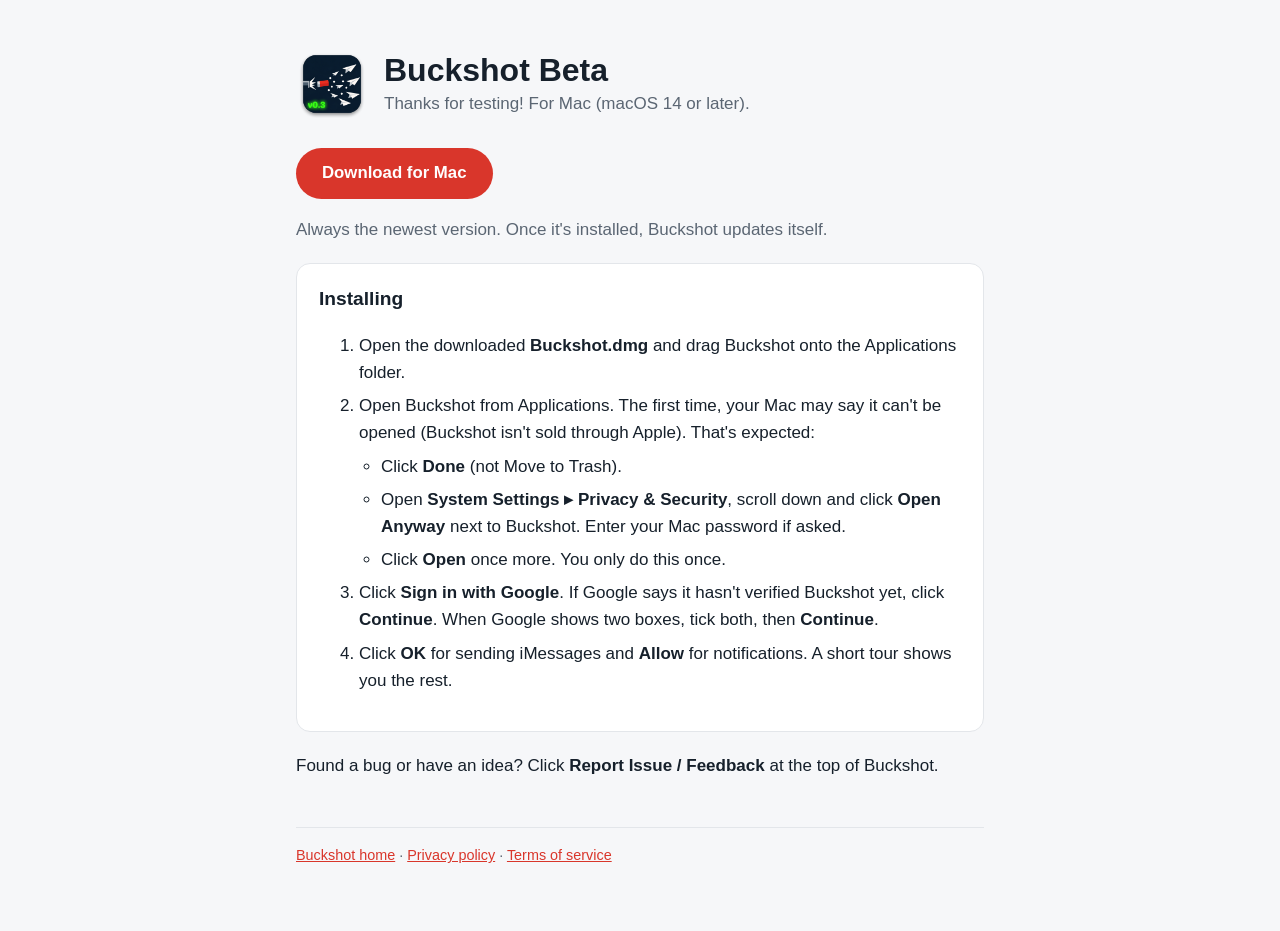
==== beta.html @ 3464ed34 "Tester download page (buckshotapp.com/beta.html, unlisted, noindex) Co-Authored-By: Claude Opus 5.5 " ====
<!doctype html>
<html lang="en">
<head>
<meta charset="utf-8">
<meta name="viewport" content="width=device-width, initial-scale=1">
<!-- Tester download page: not linked from the homepage, kept out of search engines. -->
<meta name="robots" content="noindex, nofollow">
<title>Buckshot Beta</title>
<meta name="description" content="Download the latest Buckshot beta for Mac.">
<link rel="icon" href="icon.png">
<link rel="stylesheet" href="style.css">
<style>
  .download { display: inline-block; background: var(--accent); color: #fff; text-decoration: none; font-weight: 600;
    padding: 12px 26px; border-radius: 999px; font-size: 1.05rem; }
  .download:hover { filter: brightness(1.08); }
  ol li { margin: 6px 0; }
</style>
</head>
<body>
<main>
  <header>
    <img src="icon.png" alt="Buckshot app icon">
    <div>
      <h1>Buckshot Beta</h1>
      <p class="muted" style="margin:0">Thanks for testing! For Mac (macOS 14 or later).</p>
    </div>
  </header>

  <p><a class="download" href="https://github.com/rockyshootingstar/buckshot-site/releases/latest/download/Buckshot.dmg">Download for Mac</a></p>
  <p class="muted">Always the newest version. Once it's installed, Buckshot updates itself.</p>

  <div class="card">
    <h2 style="margin-top:0">Installing</h2>
    <ol>
      <li>Open the downloaded <strong>Buckshot.dmg</strong> and drag Buckshot onto the Applications folder.</li>
      <li>Open Buckshot from Applications. The first time, your Mac may say it can't be opened (Buckshot isn't sold through Apple). That's expected:
        <ul>
          <li>Click <strong>Done</strong> (not Move to Trash).</li>
          <li>Open <strong>System Settings ▸ Privacy &amp; Security</strong>, scroll down and click <strong>Open Anyway</strong> next to Buckshot. Enter your Mac password if asked.</li>
          <li>Click <strong>Open</strong> once more. You only do this once.</li>
        </ul>
      </li>
      <li>Click <strong>Sign in with Google</strong>. If Google says it hasn't verified Buckshot yet, click <strong>Continue</strong>. When Google shows two boxes, tick both, then <strong>Continue</strong>.</li>
      <li>Click <strong>OK</strong> for sending iMessages and <strong>Allow</strong> for notifications. A short tour shows you the rest.</li>
    </ol>
  </div>

  <p>Found a bug or have an idea? Click <strong>Report Issue / Feedback</strong> at the top of Buckshot.</p>

  <footer><a href="index.html">Buckshot home</a> · <a href="privacy.html">Privacy policy</a> · <a href="terms.html">Terms of service</a></footer>
</main>
</body>
</html>
---- style.css ----
:root { --bg: #f6f7f9; --card: #ffffff; --text: #16202b; --muted: #5b6673; --accent: #d9362b; --line: #e3e6ea; }
@media (prefers-color-scheme: dark) {
  :root { --bg: #0b1622; --card: #122131; --text: #e8edf2; --muted: #9aa7b4; --accent: #ff5a4e; --line: #1f3246; }
}
* { box-sizing: border-box; }
body { margin: 0; background: var(--bg); color: var(--text);
  font: 17px/1.6 -apple-system, BlinkMacSystemFont, "Segoe UI", Roboto, Helvetica, Arial, sans-serif; }
main { max-width: 720px; margin: 0 auto; padding: 48px 16px 64px; }
header { display: flex; align-items: center; gap: 16px; margin-bottom: 28px; }
header img { width: 72px; height: 72px; }
h1 { font-size: 2rem; margin: 0; line-height: 1.2; }
h2 { font-size: 1.2rem; margin: 32px 0 8px; }
p, li { color: var(--text); }
.muted { color: var(--muted); }
.card { background: var(--card); border: 1px solid var(--line); border-radius: 14px; padding: 20px 22px; margin: 20px 0; }
a { color: var(--accent); }
ul { padding-left: 22px; }
footer { margin-top: 48px; padding-top: 16px; border-top: 1px solid var(--line); color: var(--muted); font-size: 0.9rem; }
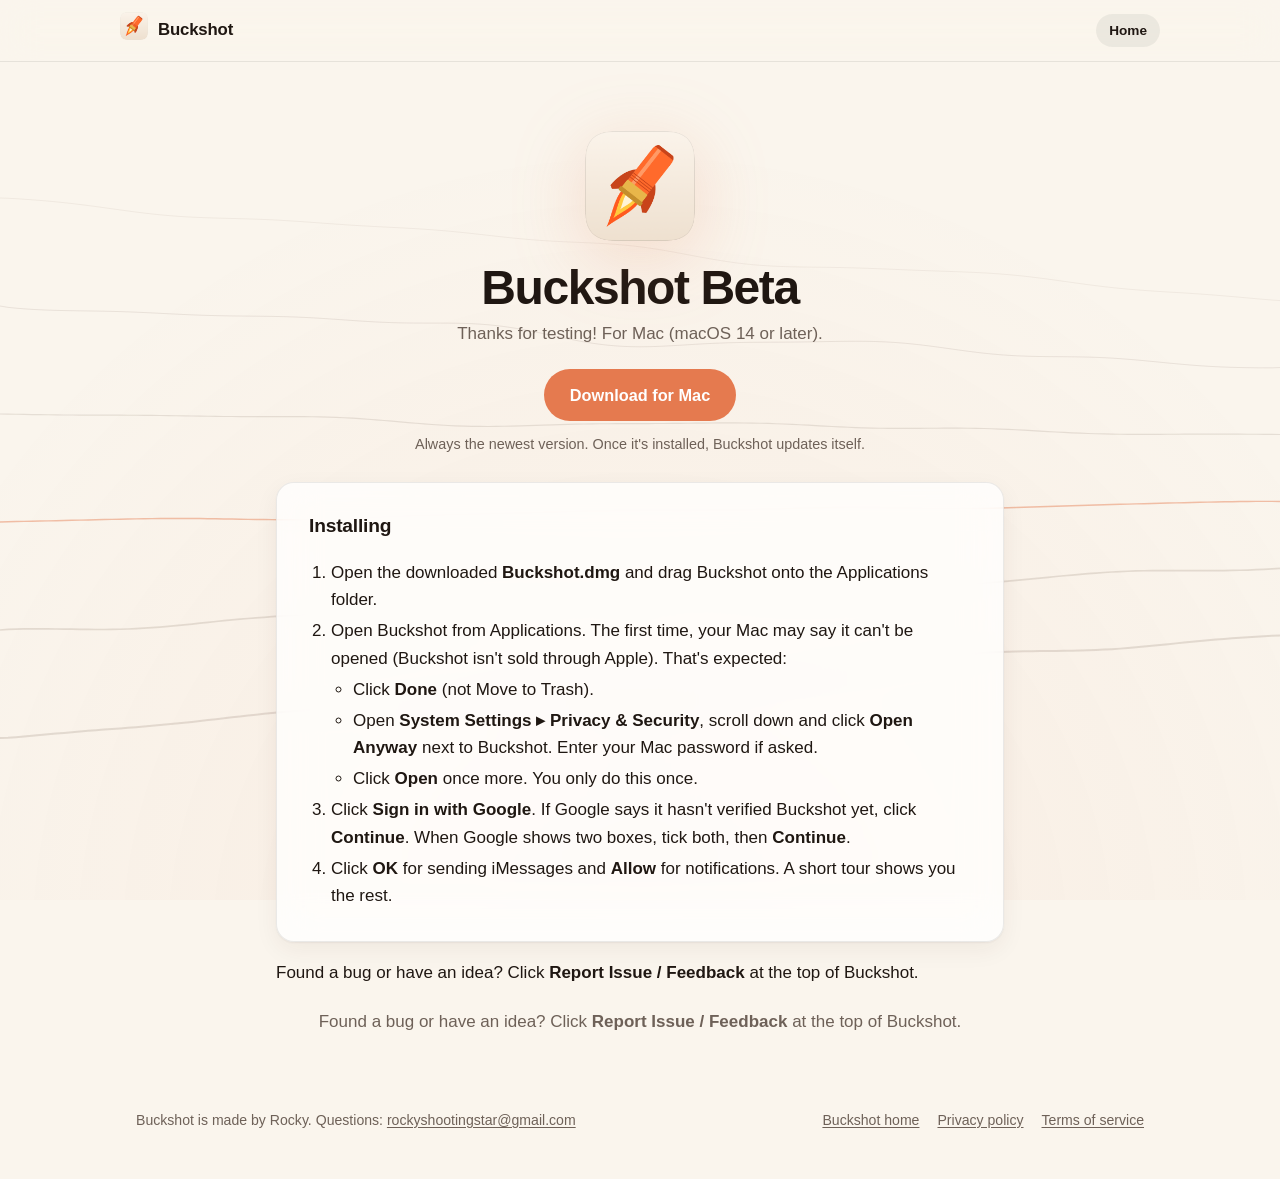
==== commit 2fd689e9: "Redesign: new shell-rocket icon (dark + cream for light mode), the app's swaying strings as a live b" ====
--- a/beta.html
+++ b/beta.html
@@ -7,30 +7,33 @@
 <meta name="robots" content="noindex, nofollow">
 <title>Buckshot Beta</title>
 <meta name="description" content="Download the latest Buckshot beta for Mac.">
-<link rel="icon" href="icon.png">
+<meta name="theme-color" content="#faf5ed" media="(prefers-color-scheme: light)">
+<meta name="theme-color" content="#120d0b" media="(prefers-color-scheme: dark)">
+<link rel="icon" href="favicon.png">
+<link rel="apple-touch-icon" href="apple-touch-icon.png">
 <link rel="stylesheet" href="style.css">
-<style>
-  .download { display: inline-block; background: var(--accent); color: #fff; text-decoration: none; font-weight: 600;
-    padding: 12px 26px; border-radius: 999px; font-size: 1.05rem; }
-  .download:hover { filter: brightness(1.08); }
-  ol li { margin: 6px 0; }
-</style>
 </head>
 <body>
-<main>
-  <header>
-    <img src="icon.png" alt="Buckshot app icon">
-    <div>
+<canvas id="strings" aria-hidden="true"></canvas>
+<div class="wrap">
+  <div class="nav">
+    <a class="brand" href="./"><picture><source srcset="icon-light.png" media="(prefers-color-scheme: light)"><img src="icon-dark.png" alt=""></picture>Buckshot</a>
+    <nav>
+      <a class="pill small" href="./">Home</a>
+    </nav>
+  </div>
+
+  <main class="doc">
+    <header style="text-align:center">
+      <picture><source srcset="icon-light.png" media="(prefers-color-scheme: light)"><img src="icon-dark.png" alt="Buckshot app icon" style="width:136px;height:136px;filter:drop-shadow(0 16px 36px rgba(229,122,79,.22))"></picture>
       <h1>Buckshot Beta</h1>
-      <p class="muted" style="margin:0">Thanks for testing! For Mac (macOS 14 or later).</p>
-    </div>
-  </header>
-
-  <p><a class="download" href="https://github.com/rockyshootingstar/buckshot-site/releases/latest/download/Buckshot.dmg">Download for Mac</a></p>
-  <p class="muted">Always the newest version. Once it's installed, Buckshot updates itself.</p>
+      <p>Thanks for testing! For Mac (macOS 14 or later).</p>
+      <p style="margin-top:22px"><a class="pill orange big" href="https://github.com/rockyshootingstar/buckshot-site/releases/latest/download/Buckshot.dmg">Download for Mac</a></p>
+      <p style="margin-top:12px;font-size:.9rem">Always the newest version. Once it's installed, Buckshot updates itself.</p>
+    </header>
 
   <div class="card">
-    <h2 style="margin-top:0">Installing</h2>
+    <h2>Installing</h2>
     <ol>
       <li>Open the downloaded <strong>Buckshot.dmg</strong> and drag Buckshot onto the Applications folder.</li>
       <li>Open Buckshot from Applications. The first time, your Mac may say it can't be opened (Buckshot isn't sold through Apple). That's expected:
@@ -47,7 +50,15 @@
 
   <p>Found a bug or have an idea? Click <strong>Report Issue / Feedback</strong> at the top of Buckshot.</p>
 
-  <footer><a href="index.html">Buckshot home</a> · <a href="privacy.html">Privacy policy</a> · <a href="terms.html">Terms of service</a></footer>
-</main>
+
+    <p style="text-align:center;color:var(--muted);margin-top:22px">Found a bug or have an idea? Click <strong>Report Issue / Feedback</strong> at the top of Buckshot.</p>
+  </main>
+
+  <footer>
+    <span>Buckshot is made by Rocky. Questions: <a href="mailto:rockyshootingstar@gmail.com">rockyshootingstar@gmail.com</a></span>
+    <span class="links"><a href="./">Buckshot home</a><a href="privacy.html">Privacy policy</a><a href="terms.html">Terms of service</a></span>
+  </footer>
+</div>
+<script src="strings.js"></script>
 </body>
 </html>
--- a/style.css
+++ b/style.css
@@ -1,18 +1,133 @@
-:root { --bg: #f6f7f9; --card: #ffffff; --text: #16202b; --muted: #5b6673; --accent: #d9362b; --line: #e3e6ea; }
+/* Buckshot's look, matching the app (Palette.swift): warm near-black with pale strings and Buckshot orange;
+   in light mode warm cream paper with soft brown strings. */
+:root {
+  --page: #faf5ed; --bar: rgba(250, 245, 237, 0.72); --card: rgba(255, 255, 255, 0.78);
+  --edge: rgba(0, 0, 0, 0.08); --text: #1f1712; --muted: #6e6158; --soft: rgba(0, 0, 0, 0.05);
+  --accent: #e57a4f; --accent-text: #b8532b; --pill: rgba(0, 0, 0, 0.06); --pill-hover: rgba(0, 0, 0, 0.1);
+  --shadow: 0 1px 2px rgba(60, 40, 20, 0.06), 0 8px 24px rgba(60, 40, 20, 0.06);
+  color-scheme: light dark;
+}
 @media (prefers-color-scheme: dark) {
-  :root { --bg: #0b1622; --card: #122131; --text: #e8edf2; --muted: #9aa7b4; --accent: #ff5a4e; --line: #1f3246; }
+  :root {
+    --page: #120d0b; --bar: rgba(18, 13, 11, 0.6); --card: rgba(255, 255, 255, 0.045);
+    --edge: rgba(255, 255, 255, 0.07); --text: #f3ece6; --muted: #a8998f; --soft: rgba(255, 255, 255, 0.05);
+    --accent-text: #f0905f; --pill: rgba(255, 255, 255, 0.08); --pill-hover: rgba(255, 255, 255, 0.13);
+    --shadow: none;
+  }
 }
+
 * { box-sizing: border-box; }
-body { margin: 0; background: var(--bg); color: var(--text);
-  font: 17px/1.6 -apple-system, BlinkMacSystemFont, "Segoe UI", Roboto, Helvetica, Arial, sans-serif; }
-main { max-width: 720px; margin: 0 auto; padding: 48px 16px 64px; }
-header { display: flex; align-items: center; gap: 16px; margin-bottom: 28px; }
-header img { width: 72px; height: 72px; }
-h1 { font-size: 2rem; margin: 0; line-height: 1.2; }
-h2 { font-size: 1.2rem; margin: 32px 0 8px; }
-p, li { color: var(--text); }
-.muted { color: var(--muted); }
-.card { background: var(--card); border: 1px solid var(--line); border-radius: 14px; padding: 20px 22px; margin: 20px 0; }
-a { color: var(--accent); }
-ul { padding-left: 22px; }
-footer { margin-top: 48px; padding-top: 16px; border-top: 1px solid var(--line); color: var(--muted); font-size: 0.9rem; }
+html { background: var(--page); scroll-behavior: smooth; }
+body {
+  margin: 0; color: var(--text); background: var(--page); min-height: 100vh;
+  font: 17px/1.6 -apple-system, BlinkMacSystemFont, "SF Pro Text", "Segoe UI", Roboto, Helvetica, Arial, sans-serif;
+  -webkit-font-smoothing: antialiased; overflow-x: hidden;
+}
+#strings { position: fixed; inset: 0; width: 100%; height: 100%; z-index: 0; pointer-events: none; }
+.wrap { position: relative; z-index: 1; }
+a { color: var(--accent-text); text-decoration-thickness: 1px; text-underline-offset: 2px; }
+code { font: 0.88em ui-monospace, "SF Mono", Menlo, monospace; background: var(--soft); padding: 1px 6px; border-radius: 6px; overflow-wrap: anywhere; }
+
+/* Top bar */
+.nav {
+  position: sticky; top: 0; z-index: 5; display: flex; align-items: center; justify-content: space-between;
+  gap: 16px; padding: 12px max(16px, calc((100vw - 1040px) / 2));
+  background: var(--bar); backdrop-filter: blur(18px) saturate(1.4); -webkit-backdrop-filter: blur(18px) saturate(1.4);
+  border-bottom: 1px solid var(--edge);
+}
+.brand { display: flex; align-items: center; gap: 10px; color: var(--text); text-decoration: none; font-weight: 700; font-size: 1.05rem; letter-spacing: -0.01em; }
+.brand img { width: 34px; height: 34px; margin: -3px; }
+.nav nav { display: flex; gap: 6px; flex-wrap: wrap; justify-content: flex-end; }
+
+/* Pills, like the app's buttons */
+.pill {
+  display: inline-flex; align-items: center; gap: 8px; padding: 8px 16px; border-radius: 999px;
+  background: var(--pill); color: var(--text); text-decoration: none; font-weight: 600; font-size: 0.92rem;
+  border: 0; transition: background .2s, transform .2s, filter .2s;
+}
+.pill:hover { background: var(--pill-hover); }
+.pill.orange { background: var(--accent); color: #fff; }
+.pill.orange:hover { filter: brightness(1.08); }
+.pill.big { padding: 13px 26px; font-size: 1.02rem; }
+.pill.small { padding: 6px 13px; font-size: 0.85rem; }
+.chip {
+  display: inline-flex; align-items: center; gap: 8px; padding: 6px 14px; border-radius: 999px;
+  background: var(--card); border: 1px solid var(--edge); color: var(--muted); font-size: 0.85rem; font-weight: 600;
+  backdrop-filter: blur(12px); -webkit-backdrop-filter: blur(12px);
+}
+.chip .dot { width: 7px; height: 7px; border-radius: 50%; background: var(--accent); box-shadow: 0 0 0 4px rgba(229, 122, 79, 0.18); }
+
+/* Homepage */
+.hero {
+  min-height: calc(100vh - 60px); display: flex; flex-direction: column; align-items: center; justify-content: center;
+  text-align: center; padding: 48px 16px 72px;
+}
+.hero .icon { width: 168px; height: 168px; margin-bottom: 18px; filter: drop-shadow(0 18px 40px rgba(229, 122, 79, 0.22)); animation: rise .7s cubic-bezier(.2, .8, .2, 1) both; }
+.hero h1 {
+  font-size: clamp(2.4rem, 6.4vw, 4.6rem); line-height: 1.04; letter-spacing: -0.035em; font-weight: 800;
+  margin: 18px 0 18px; max-width: 14ch; animation: rise .7s .05s cubic-bezier(.2, .8, .2, 1) both;
+}
+.hero h1 em { font-style: normal; color: var(--accent); }
+.hero .lede { font-size: clamp(1.05rem, 2vw, 1.25rem); color: var(--muted); max-width: 34rem; margin: 0 0 30px; animation: rise .7s .1s cubic-bezier(.2, .8, .2, 1) both; }
+.hero .actions { display: flex; gap: 10px; flex-wrap: wrap; justify-content: center; animation: rise .7s .15s cubic-bezier(.2, .8, .2, 1) both; }
+.hero .chip { animation: rise .7s cubic-bezier(.2, .8, .2, 1) both; }
+@keyframes rise { from { opacity: 0; transform: translateY(14px); } to { opacity: 1; transform: none; } }
+
+section { max-width: 1040px; margin: 0 auto; padding: 56px 16px; }
+.eyebrow { color: var(--accent-text); font-weight: 700; font-size: 0.8rem; letter-spacing: 0.12em; text-transform: uppercase; margin: 0 0 8px; }
+section > h2 { font-size: clamp(1.7rem, 3.6vw, 2.5rem); letter-spacing: -0.025em; line-height: 1.12; margin: 0 0 28px; max-width: 22ch; }
+
+.card {
+  background: var(--card); border: 1px solid var(--edge); border-radius: 18px; padding: 24px;
+  backdrop-filter: blur(20px) saturate(1.3); -webkit-backdrop-filter: blur(20px) saturate(1.3); box-shadow: var(--shadow);
+  transition: transform .35s cubic-bezier(.2, .8, .2, 1), border-color .35s;
+}
+.grid .card:hover, .steps .card:hover { transform: translateY(-3px); }
+.card h3 { margin: 0 0 6px; font-size: 1.1rem; letter-spacing: -0.01em; }
+.card p { margin: 0; color: var(--muted); }
+.steps { display: grid; grid-template-columns: repeat(3, 1fr); gap: 14px; }
+.steps .num {
+  display: inline-grid; place-items: center; width: 34px; height: 34px; border-radius: 50%; margin-bottom: 14px;
+  background: rgba(229, 122, 79, 0.14); color: var(--accent-text); font-weight: 800;
+}
+.grid { display: grid; grid-template-columns: repeat(2, 1fr); gap: 14px; }
+.ico {
+  width: 40px; height: 40px; border-radius: 12px; display: grid; place-items: center; margin-bottom: 14px;
+  background: var(--soft); color: var(--accent);
+}
+.ico svg { width: 22px; height: 22px; }
+.google { max-width: 760px; }
+.google p { color: var(--text); margin: 0 0 12px; }
+.google p:last-child { margin: 0; }
+
+/* Legal and tester pages */
+.doc { max-width: 760px; margin: 0 auto; padding: 56px 16px 24px; }
+.doc > header { margin-bottom: 26px; }
+.doc > header h1 { font-size: clamp(2rem, 5vw, 3rem); letter-spacing: -0.03em; line-height: 1.08; margin: 0 0 6px; }
+.doc > header p { color: var(--muted); margin: 0; }
+.doc .card { padding: 28px 32px; }
+.doc .card p { color: var(--text); margin: 0 0 14px; }
+.doc .card h2 { font-size: 1.2rem; letter-spacing: -0.01em; margin: 30px 0 8px; }
+.doc .card > :first-child { margin-top: 0; }
+.doc .card > :last-child { margin-bottom: 0; }
+.doc ul, .doc ol { padding-left: 22px; }
+.doc li { margin: 4px 0; }
+
+footer {
+  position: relative; z-index: 1; max-width: 1040px; margin: 0 auto; padding: 32px 16px 48px;
+  color: var(--muted); font-size: 0.88rem; display: flex; justify-content: space-between; gap: 12px 24px; flex-wrap: wrap;
+}
+footer a { color: var(--muted); }
+footer a:hover { color: var(--text); }
+footer .links { display: flex; gap: 6px 18px; flex-wrap: wrap; }
+
+@media (max-width: 760px) {
+  .steps, .grid { grid-template-columns: 1fr; }
+  .hero .icon { width: 128px; height: 128px; }
+  .doc .card { padding: 22px 20px; }
+  .nav nav .hide-small { display: none; }
+}
+@media (prefers-reduced-motion: reduce) {
+  * { animation: none !important; transition: none !important; }
+  html { scroll-behavior: auto; }
+}
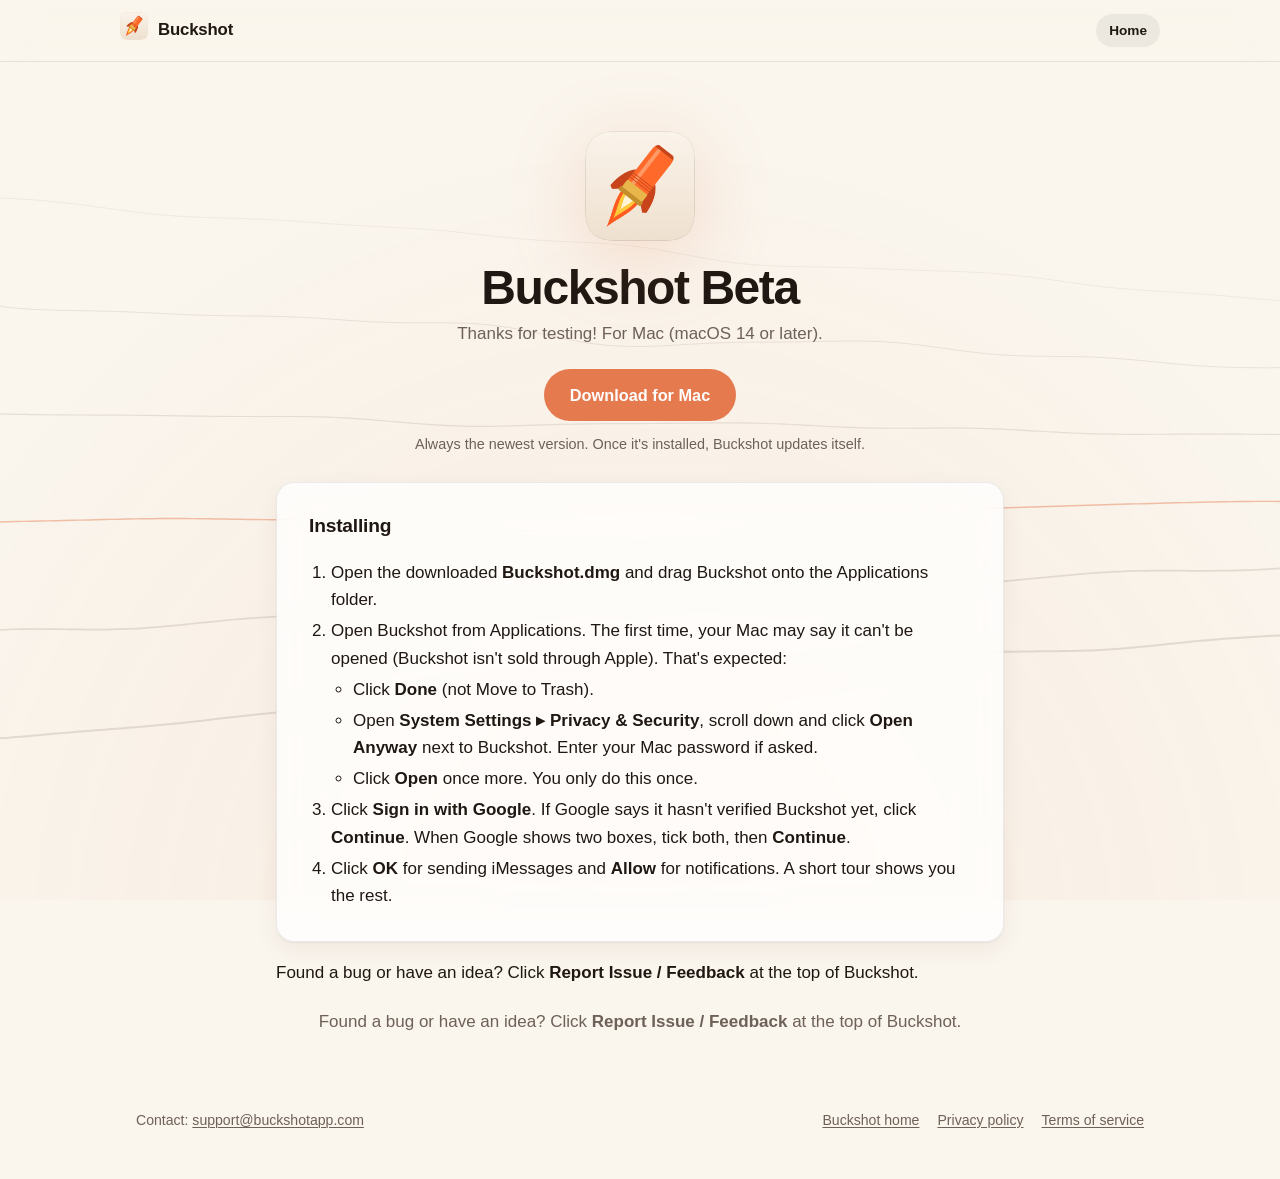
==== commit 8ec8a544: "Site: real orange glow behind the icon (no blurred box), hero lifted so the Coming soon pill sits be" ====
--- a/beta.html
+++ b/beta.html
@@ -55,7 +55,7 @@
   </main>
 
   <footer>
-    <span>Buckshot is made by Rocky. Questions: <a href="mailto:rockyshootingstar@gmail.com">rockyshootingstar@gmail.com</a></span>
+    <span>Contact: <a href="mailto:support@buckshotapp.com">support@buckshotapp.com</a></span>
     <span class="links"><a href="./">Buckshot home</a><a href="privacy.html">Privacy policy</a><a href="terms.html">Terms of service</a></span>
   </footer>
 </div>
--- a/style.css
+++ b/style.css
@@ -62,7 +62,17 @@
   min-height: calc(100vh - 60px); display: flex; flex-direction: column; align-items: center; justify-content: center;
   text-align: center; padding: 48px 16px 72px;
 }
-.hero .icon { width: 168px; height: 168px; margin-bottom: 18px; filter: drop-shadow(0 18px 40px rgba(229, 122, 79, 0.22)); animation: rise .7s cubic-bezier(.2, .8, .2, 1) both; }
+.hero .badge { display: flex; flex-direction: column; align-items: center; }
+.hero > * { position: relative; top: var(--lift, 0px); }   /* not transform: the fade-in animates that */
+/* The glow is a soft orange light behind the tile, not a filter on the image (filters blur a box in Safari). */
+.hero .glow { position: relative; margin-bottom: 18px; animation: rise .7s cubic-bezier(.2, .8, .2, 1) both; }
+.hero .glow::before {
+  content: ""; position: absolute; inset: 6%; border-radius: 30%; z-index: -1;
+  background: radial-gradient(closest-side, rgba(229, 122, 79, 0.55), rgba(229, 122, 79, 0.18) 55%, rgba(229, 122, 79, 0) 100%);
+  transform: scale(1.45); animation: breathe 6s ease-in-out infinite;
+}
+@keyframes breathe { 0%, 100% { opacity: .75; } 50% { opacity: 1; } }
+.hero .icon { display: block; width: 168px; height: 168px; }
 .hero h1 {
   font-size: clamp(2.4rem, 6.4vw, 4.6rem); line-height: 1.04; letter-spacing: -0.035em; font-weight: 800;
   margin: 18px 0 18px; max-width: 14ch; animation: rise .7s .05s cubic-bezier(.2, .8, .2, 1) both;
@@ -91,12 +101,31 @@
   background: rgba(229, 122, 79, 0.14); color: var(--accent-text); font-weight: 800;
 }
 .grid { display: grid; grid-template-columns: repeat(2, 1fr); gap: 14px; }
+.grid.three { grid-template-columns: repeat(3, 1fr); }
+.card.feature {
+  display: flex; gap: 20px; align-items: flex-start; margin-bottom: 14px; padding: 30px;
+  border-color: rgba(229, 122, 79, 0.35);
+  background: linear-gradient(135deg, rgba(229, 122, 79, 0.16), rgba(229, 122, 79, 0.03) 60%), var(--card);
+}
+.card.feature .ico { background: var(--accent); color: #fff; width: 48px; height: 48px; flex: none; }
+.card.feature h3 { font-size: 1.45rem; letter-spacing: -0.02em; margin-bottom: 8px; }
+.card.feature p { font-size: 1.05rem; max-width: 60ch; }
+.card.feature:hover { transform: translateY(-3px); }
+details.card { padding: 0; }
+details summary {
+  list-style: none; cursor: pointer; padding: 20px 24px; font-weight: 700; font-size: 1.05rem;
+  display: flex; justify-content: space-between; align-items: center; gap: 12px;
+}
+details summary::-webkit-details-marker { display: none; }
+details summary::after { content: "▾"; color: var(--muted); transition: transform .25s; }
+details[open] summary::after { transform: rotate(180deg); }
+details .body { padding: 0 24px 22px; }
 .ico {
   width: 40px; height: 40px; border-radius: 12px; display: grid; place-items: center; margin-bottom: 14px;
   background: var(--soft); color: var(--accent);
 }
 .ico svg { width: 22px; height: 22px; }
-.google { max-width: 760px; }
+.google { max-width: 760px; margin: 0 auto; }
 .google p { color: var(--text); margin: 0 0 12px; }
 .google p:last-child { margin: 0; }
 
@@ -124,6 +153,8 @@
 @media (max-width: 760px) {
   .steps, .grid { grid-template-columns: 1fr; }
   .hero .icon { width: 128px; height: 128px; }
+  .grid.three { grid-template-columns: 1fr; }
+  .card.feature { flex-direction: column; gap: 0; }
   .doc .card { padding: 22px 20px; }
   .nav nav .hide-small { display: none; }
 }
